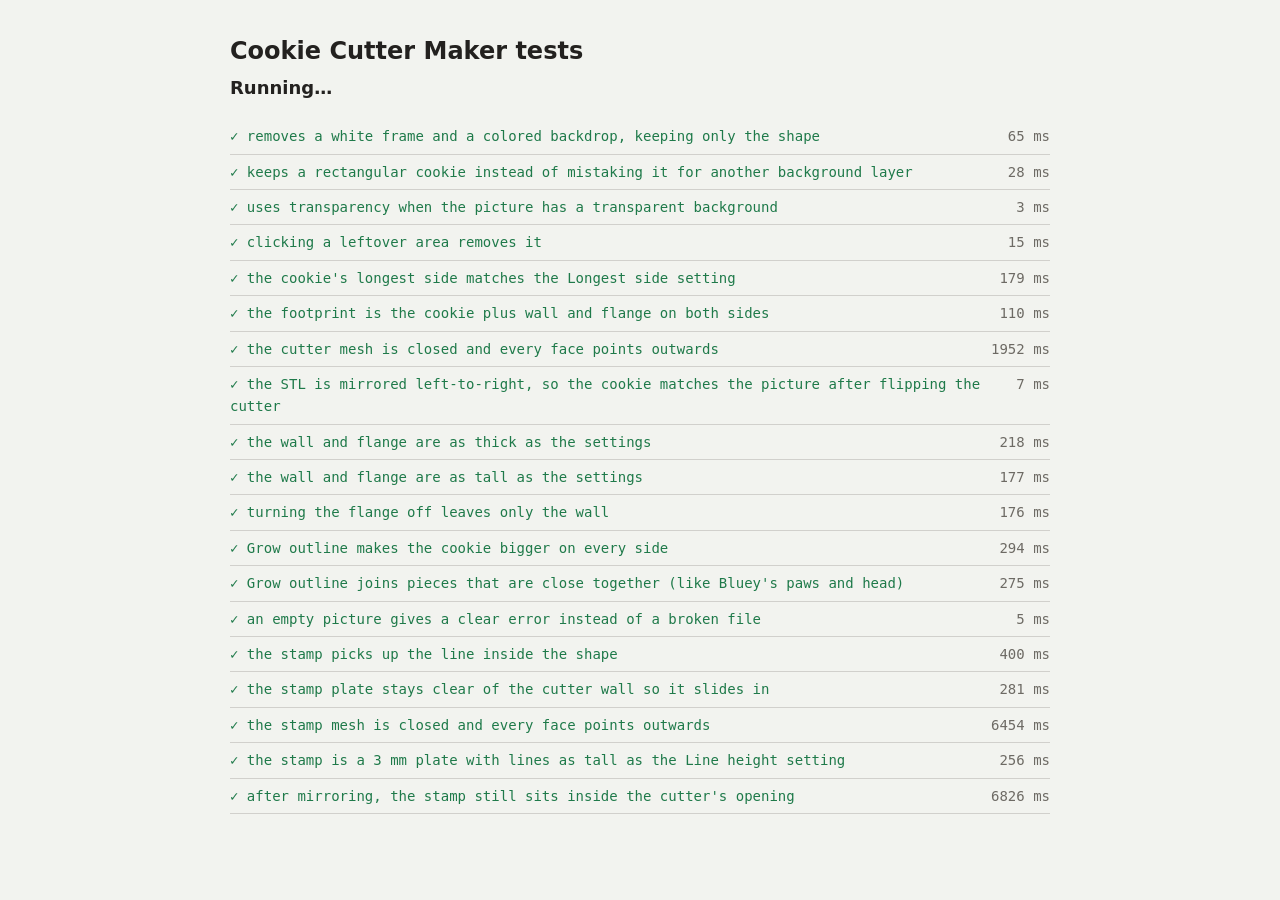
==== tests/index.html @ a57a43ca "Add Cookie Cutter Maker Turns a picture into a 3D-printable cookie cutter STL in the browser: backgr" ====
<!doctype html>
<html lang="en">
<head>
<meta charset="utf-8">
<meta name="viewport" content="width=device-width, initial-scale=1">
<title>Cookie Cutter Tests</title>
<style>
  :root { --bg: #f2f3ef; --ink: #23211f; --muted: #6d6a64; --pass: #1f7a4a; --fail: #b8334a; color-scheme: light; }
  @media (prefers-color-scheme: dark) { :root { --bg: #161715; --ink: #ecebe6; --muted: #9d9a92; --pass: #5fcf8e; --fail: #ec6b80; color-scheme: dark; } }
  body { background: var(--bg); color: var(--ink); font: 15px/1.6 "Segoe UI", system-ui, sans-serif; max-width: 820px; margin: 0 auto; padding: 32px 20px; }
  h1 { font-size: 24px; margin: 0 0 4px; }
  #summary { font-weight: 600; font-size: 18px; margin: 0 0 16px; }
  ul { list-style: none; padding: 0; margin: 0; font-family: Consolas, monospace; font-size: 14px; }
  li { display: flex; justify-content: space-between; gap: 16px; padding: 6px 0; border-bottom: 1px solid color-mix(in srgb, var(--muted) 25%, transparent); }
  li::after { content: attr(data-ms); color: var(--muted); white-space: nowrap; }
  .pass { color: var(--pass); } .fail { color: var(--fail); }
</style>
</head>
<body>
<h1>Cookie Cutter Maker tests</h1>
<p id="summary">Running…</p>
<ul id="results"></ul>

<!-- the app's code -->
<script src="../js/background.js"></script>
<script src="../js/shape.js"></script>
<script src="../js/cutter.js"></script>
<script src="../js/stamp.js"></script>
<script src="../js/stl.js"></script>
<!-- the tests -->
<script src="runner.js"></script>
<script src="background.test.js"></script>
<script src="cutter.test.js"></script>
<script src="stamp.test.js"></script>
<script>T.run();</script>
</body>
</html>
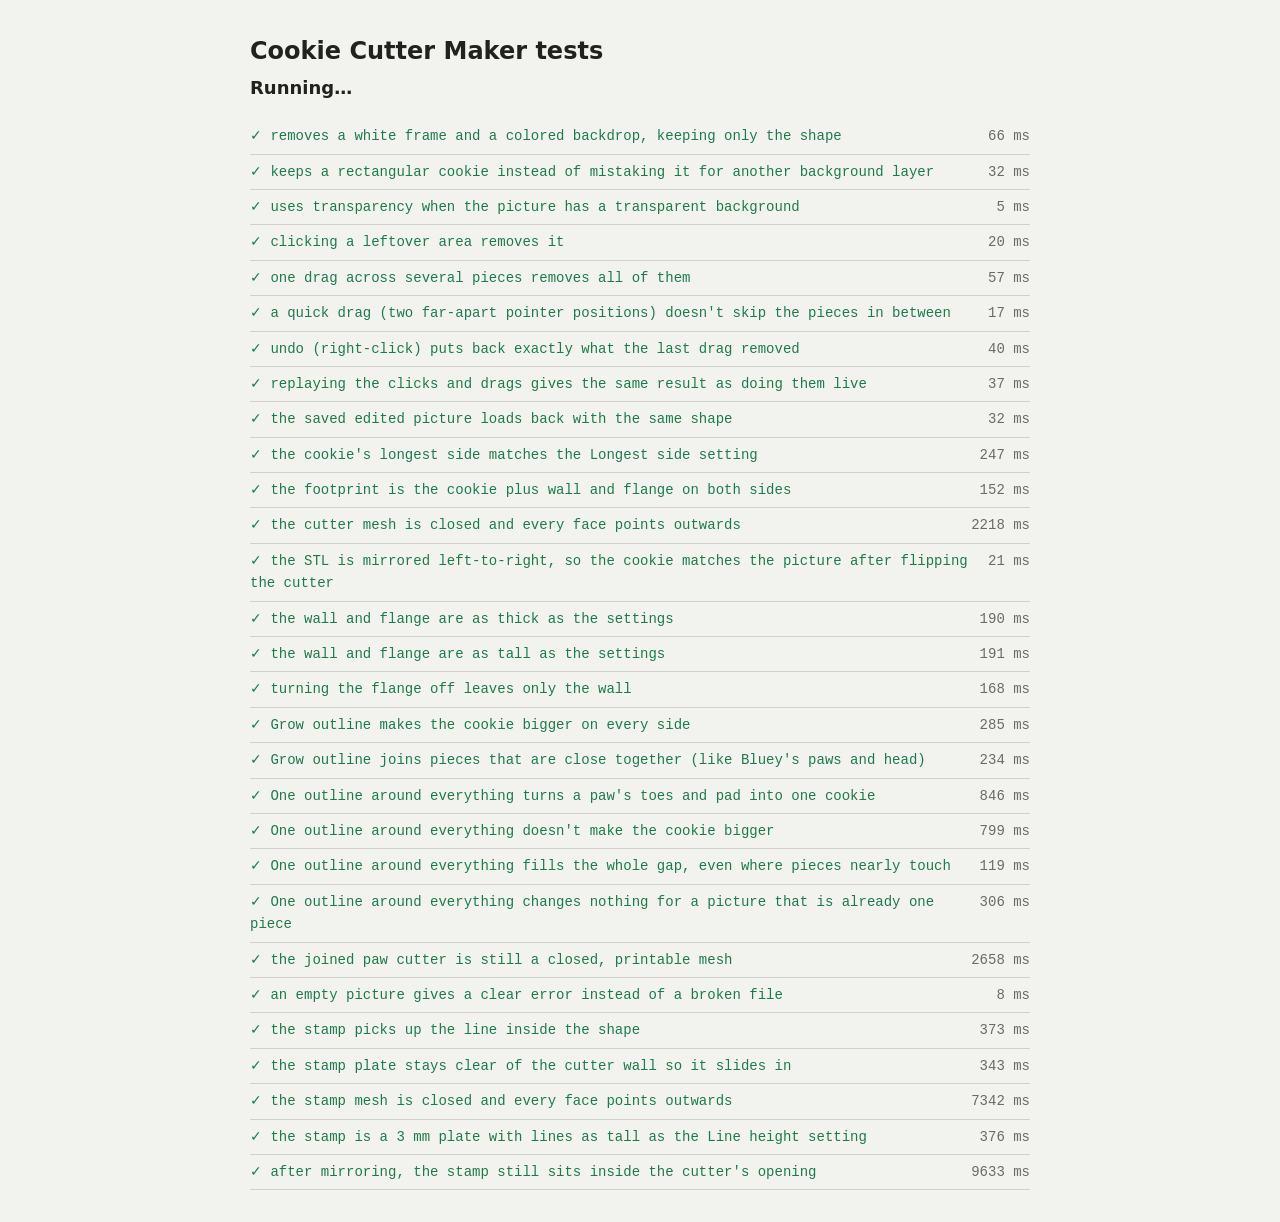
==== commit 609fac39: "Add Save edited picture, rename flange to rim, test the UI features - New "Save edited picture (PNG)" ====
--- a/tests/index.html
+++ b/tests/index.html
@@ -4,22 +4,28 @@
 <meta charset="utf-8">
 <meta name="viewport" content="width=device-width, initial-scale=1">
 <title>Cookie Cutter Tests</title>
+<!-- the app's stylesheet, for the layout tests -->
+<link rel="stylesheet" href="../styles.css">
 <style>
   :root { --bg: #f2f3ef; --ink: #23211f; --muted: #6d6a64; --pass: #1f7a4a; --fail: #b8334a; color-scheme: light; }
   @media (prefers-color-scheme: dark) { :root { --bg: #161715; --ink: #ecebe6; --muted: #9d9a92; --pass: #5fcf8e; --fail: #ec6b80; color-scheme: dark; } }
-  body { background: var(--bg); color: var(--ink); font: 15px/1.6 "Segoe UI", system-ui, sans-serif; max-width: 820px; margin: 0 auto; padding: 32px 20px; }
+  html, body { height: auto; }
+  body { display: block; background: var(--bg); color: var(--ink); font: 15px/1.6 "Segoe UI", system-ui, sans-serif; max-width: 820px; margin: 0 auto; padding: 32px 20px; }
   h1 { font-size: 24px; margin: 0 0 4px; }
   #summary { font-weight: 600; font-size: 18px; margin: 0 0 16px; }
-  ul { list-style: none; padding: 0; margin: 0; font-family: Consolas, monospace; font-size: 14px; }
-  li { display: flex; justify-content: space-between; gap: 16px; padding: 6px 0; border-bottom: 1px solid color-mix(in srgb, var(--muted) 25%, transparent); }
-  li::after { content: attr(data-ms); color: var(--muted); white-space: nowrap; }
+  #results { list-style: none; padding: 0; margin: 0; font-family: Consolas, monospace; font-size: 14px; }
+  #results li { display: flex; justify-content: space-between; gap: 16px; padding: 6px 0; border-bottom: 1px solid color-mix(in srgb, var(--muted) 25%, transparent); }
+  #results li::after { content: attr(data-ms); color: var(--muted); white-space: nowrap; }
   .pass { color: var(--pass); } .fail { color: var(--fail); }
+  /* layout tests build pieces of the page here, off-screen */
+  #sandbox { position: absolute; left: -10000px; top: 0; width: 1200px; }
 </style>
 </head>
 <body>
 <h1>Cookie Cutter Maker tests</h1>
 <p id="summary">Running…</p>
 <ul id="results"></ul>
+<div id="sandbox" aria-hidden="true"></div>
 
 <!-- the app's code -->
 <script src="../js/background.js"></script>
@@ -27,11 +33,14 @@
 <script src="../js/cutter.js"></script>
 <script src="../js/stamp.js"></script>
 <script src="../js/stl.js"></script>
+<script src="../js/preview.js"></script>
 <!-- the tests -->
 <script src="runner.js"></script>
 <script src="background.test.js"></script>
+<script src="editing.test.js"></script>
 <script src="cutter.test.js"></script>
 <script src="stamp.test.js"></script>
+<script src="layout.test.js"></script>
 <script>T.run();</script>
 </body>
 </html>
--- a/styles.css
+++ b/styles.css
@@ -0,0 +1,194 @@
+/* Layout: one screen, no page scrolling. Controls column on the left (scrolls on its own if the
+   window is short), picture and cutter previews fill the rest. On narrow screens it becomes a
+   normal scrolling page. The cutter sits on a green cutting mat with a 10 mm grid. */
+:root {
+  --bg: #f2f3ef;
+  --panel: #ffffff;
+  --ink: #23211f;
+  --muted: #6d6a64;
+  --line: #e0e0d9;
+  --field: #f7f7f4;
+  --accent: #b8334a;          /* raspberry jam */
+  --accent-ink: #ffffff;
+  --switch-off: #cfcfc7;
+  --mat: #2f5b48;             /* cutting mat */
+  --grid: #79a58e;
+  --paper: #2f5b48;           /* empty cells in the cutter preview = the mat */
+  --dough: #ecd3a4;
+  --wall: #3b2619;
+  --flange: #c98a4b;
+  --stamp: #a3304a;           /* stamp lines drawn on the cookie */
+  --check-a: #e9eae4;
+  --check-b: #f8f8f5;
+
+  --font-display: "Fraunces", Georgia, "Times New Roman", serif;
+  --font-body: "Figtree", "Segoe UI", system-ui, sans-serif;
+  --font-mono: "IBM Plex Mono", Consolas, monospace;
+  --radius: 10px;
+  color-scheme: light;
+}
+@media (prefers-color-scheme: dark) {
+  :root:not([data-theme="light"]) {
+    --bg: #161715; --panel: #1f201d; --ink: #ecebe6; --muted: #9d9a92; --line: #32342f; --field: #262824;
+    --accent: #ec6b80; --accent-ink: #1a0b0e; --switch-off: #45473f; --mat: #213f32; --grid: #4d7a63; --paper: #213f32;
+    --dough: #d8bb88; --wall: #1a0f08; --flange: #b77a3e; --stamp: #e86b82; --check-a: #2a2c28; --check-b: #222420;
+    color-scheme: dark;
+  }
+}
+:root[data-theme="dark"] {
+  --bg: #161715; --panel: #1f201d; --ink: #ecebe6; --muted: #9d9a92; --line: #32342f; --field: #262824;
+  --accent: #ec6b80; --accent-ink: #1a0b0e; --switch-off: #45473f; --mat: #213f32; --grid: #4d7a63; --paper: #213f32;
+  --dough: #d8bb88; --wall: #1a0f08; --flange: #b77a3e; --stamp: #e86b82; --check-a: #2a2c28; --check-b: #222420;
+  color-scheme: dark;
+}
+
+* { box-sizing: border-box; }
+[hidden] { display: none !important; } /* keep hidden things hidden, even when a class sets display */
+html, body { margin: 0; height: 100%; }
+body {
+  background: var(--bg); color: var(--ink);
+  font: 14px/1.45 var(--font-body);
+  display: flex; flex-direction: column;
+  padding: 12px 16px 16px;
+}
+
+/* ---------- header ---------- */
+.top { display: flex; flex-wrap: wrap; align-items: baseline; gap: 4px 14px; margin-bottom: 10px; }
+.top h1 { font: 700 24px/1.1 var(--font-display); letter-spacing: -0.01em; margin: 0; }
+.top p { margin: 0; color: var(--muted); font-size: 13px; }
+
+/* ---------- layout ---------- */
+.layout {
+  flex: 1; min-height: 0;
+  display: grid; gap: 12px;
+  grid-template-columns: 360px minmax(0, 1fr) minmax(0, 1fr);
+  grid-template-rows: minmax(0, 1fr);
+}
+@media (max-width: 1150px) {
+  .layout { grid-template-columns: 360px minmax(0, 1fr); grid-template-rows: minmax(0, 1fr) minmax(0, 1fr); }
+  .controls { grid-row: span 2; }
+}
+
+/* ---------- controls ---------- */
+.controls {
+  min-height: 0; overflow-y: auto; overflow-x: hidden;
+  background: var(--panel); border: 1px solid var(--line); border-radius: var(--radius);
+  display: flex; flex-direction: column;
+}
+/* minmax(0, 1fr): long content, like a long file name, shrinks instead of widening the column */
+.step { padding: 12px 14px; display: grid; grid-template-columns: minmax(0, 1fr); gap: 9px; border-bottom: 1px solid var(--line); }
+.step.save { border-bottom: 0; margin-top: auto; position: sticky; bottom: 0; background: var(--panel); gap: 6px; }
+.step h2 { display: flex; align-items: center; gap: 8px; margin: 0; font: 600 15px/1.2 var(--font-display); }
+.step h2 small { font: 500 11px var(--font-body); color: var(--muted); margin-left: auto; }
+.num {
+  display: inline-grid; place-items: center; width: 20px; height: 20px; border-radius: 50%;
+  background: var(--ink); color: var(--panel); font: 600 11px var(--font-body);
+}
+
+.drop {
+  display: flex; gap: 10px; align-items: center;
+  border: 1.5px dashed var(--line); border-radius: 8px; padding: 8px 10px;
+  cursor: pointer; transition: border-color .15s, background .15s;
+}
+.drop:hover, .drop.over { border-color: var(--accent); background: var(--field); }
+.drop img { width: 38px; height: 38px; object-fit: cover; border-radius: 6px; flex: none; }
+.drop div { min-width: 0; font-size: 13px; }
+.drop strong { color: var(--accent); font-weight: 600; }
+.drop span { color: var(--muted); }
+.drop .fname { display: block; color: var(--ink); overflow: hidden; text-overflow: ellipsis; white-space: nowrap; }
+
+.grid2 { display: grid; grid-template-columns: 1fr 1fr; gap: 8px 10px; align-items: end; }
+.grid3 { display: grid; grid-template-columns: repeat(3, 1fr); gap: 8px 10px; align-items: end; }
+.span2 { grid-column: span 2; }
+.stack { display: grid; gap: 8px; }
+
+.field { display: grid; gap: 3px; font-size: 12px; color: var(--muted); min-width: 0; }
+.field > span:first-child { display: flex; justify-content: space-between; white-space: nowrap; }
+.field output { font-family: var(--font-mono); color: var(--ink); }
+
+input[type=number], select {
+  width: 100%; min-width: 0; height: 32px; padding: 0 8px;
+  border: 1px solid var(--line); border-radius: 7px;
+  background: var(--field); color: var(--ink);
+  font: 500 13px var(--font-mono); font-variant-numeric: tabular-nums;
+}
+select { font-family: var(--font-body); }
+.unit { position: relative; display: block; }
+.unit input { padding-right: 30px; }
+.unit i { position: absolute; right: 8px; top: 50%; transform: translateY(-50%); font: 11px var(--font-mono); font-style: normal; color: var(--muted); pointer-events: none; }
+input[type=range] { width: 100%; height: 32px; margin: 0; accent-color: var(--accent); }
+
+/* toggle switches (real checkboxes underneath) */
+.switches { display: grid; gap: 7px; }
+.switch { display: flex; align-items: center; justify-content: space-between; gap: 10px; font-size: 13px; cursor: pointer; }
+.switch input {
+  appearance: none; -webkit-appearance: none; flex: none; margin: 0; cursor: pointer;
+  width: 34px; height: 20px; border-radius: 10px; background: var(--switch-off);
+  position: relative; transition: background .15s;
+}
+.switch input::before {
+  content: ""; position: absolute; top: 2px; left: 2px; width: 16px; height: 16px; border-radius: 50%;
+  background: #fff; box-shadow: 0 1px 2px rgb(0 0 0 / .25); transition: transform .15s;
+}
+.switch input:checked { background: var(--accent); }
+.switch input:checked::before { transform: translateX(14px); }
+
+button { font: 600 14px var(--font-body); cursor: pointer; border-radius: 8px; }
+.primary { background: var(--accent); color: var(--accent-ink); border: 0; padding: 11px 16px; width: 100%; transition: filter .15s; }
+.primary:hover:not(:disabled) { filter: brightness(1.08); }
+.primary:disabled { opacity: .5; cursor: default; }
+.ghost { background: transparent; color: var(--ink); border: 1px solid var(--line); height: 32px; padding: 0 10px; font-size: 13px; }
+.ghost:hover { border-color: var(--ink); }
+.ghost.wide { width: 100%; }
+
+:focus-visible { outline: 2px solid var(--accent); outline-offset: 2px; }
+
+.hint { margin: 0; font-size: 12px; color: var(--muted); }
+.saved { margin: 0; font: 11px var(--font-mono); color: var(--muted); }
+.saved:empty { display: none; }
+.err { margin: 0; padding: 8px 10px; border-radius: 7px; background: color-mix(in srgb, var(--accent) 12%, transparent); color: var(--accent); font-weight: 500; font-size: 13px; }
+
+/* ---------- previews ---------- */
+.view {
+  min-height: 0; min-width: 0;
+  background: var(--panel); border: 1px solid var(--line); border-radius: var(--radius);
+  padding: 10px 12px; display: grid; gap: 8px;
+  grid-template-rows: auto minmax(0, 1fr) auto;
+}
+.view header { display: flex; flex-wrap: wrap; align-items: baseline; justify-content: space-between; gap: 4px 12px; }
+.view h3 { margin: 0; font: 600 15px/1.2 var(--font-display); }
+.view footer { display: grid; gap: 4px; }
+
+/* The canvas fills the box and its picture is scaled to fit (object-fit), so tall, wide, small
+   and large pictures all fit without changing the layout. Positioned absolutely so the box's
+   size comes only from the layout, never from the picture. app.js accounts for the scaling
+   when you click on the picture. */
+.canvas-box { position: relative; min-height: 0; border-radius: 8px; overflow: hidden; }
+.canvas-box canvas {
+  position: absolute; inset: 8px; display: block;
+  width: calc(100% - 16px); height: calc(100% - 16px); object-fit: contain;
+}
+.checker { background: repeating-conic-gradient(var(--check-a) 0% 25%, var(--check-b) 0% 50%) 0 0 / 20px 20px; }
+.checker canvas { cursor: crosshair; touch-action: none; } /* touch-action: drag on a touch screen removes background instead of scrolling */
+.mat { background: var(--mat); }
+
+.legend { list-style: none; margin: 0; padding: 0; display: flex; flex-wrap: wrap; gap: 2px 12px; font-size: 12px; color: var(--muted); }
+.legend i { display: inline-block; width: 10px; height: 10px; border-radius: 3px; margin-right: 5px; vertical-align: -1px; border: 1px solid var(--line); }
+
+.stats { display: flex; flex-wrap: wrap; gap: 4px 20px; margin: 0; }
+.stats div { display: flex; gap: 6px; align-items: baseline; }
+.stats dt { font-size: 11px; letter-spacing: .06em; text-transform: uppercase; color: var(--muted); }
+.stats dd { margin: 0; font: 500 13px var(--font-mono); font-variant-numeric: tabular-nums; }
+
+/* ---------- small screens: back to a normal scrolling page ---------- */
+@media (max-width: 760px) {
+  html, body { height: auto; }
+  body { display: block; }
+  .layout { display: flex; flex-direction: column; }
+  .controls { overflow: visible; }
+  .step.save { position: static; }
+  .canvas-box { padding: 8px; }
+  .canvas-box canvas { position: static; width: 100%; height: auto; }
+}
+
+@media (prefers-reduced-motion: reduce) { * { transition: none !important; } }
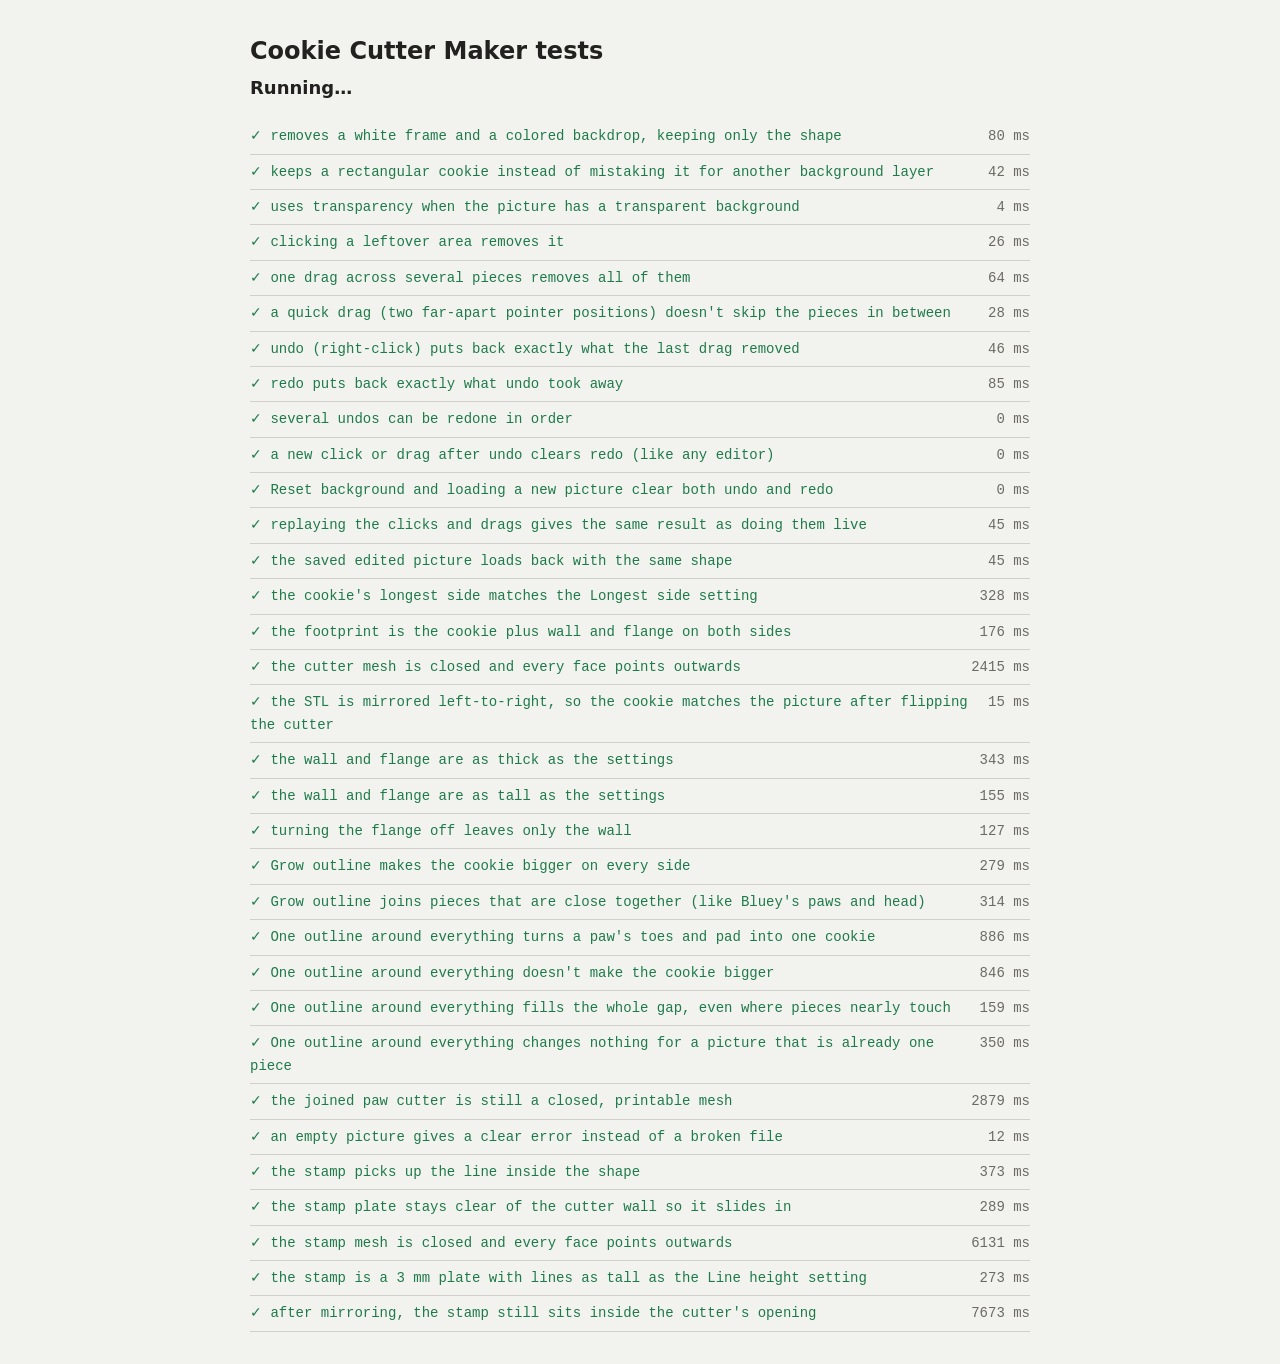
==== commit 08b845e9: "Add a Redo button next to Undo - Redo (button, Ctrl+Y or Ctrl+Shift+Z) puts back what Undo took away" ====
--- a/tests/index.html
+++ b/tests/index.html
@@ -29,6 +29,7 @@
 
 <!-- the app's code -->
 <script src="../js/background.js"></script>
+<script src="../js/history.js"></script>
 <script src="../js/shape.js"></script>
 <script src="../js/cutter.js"></script>
 <script src="../js/stamp.js"></script>
--- a/styles.css
+++ b/styles.css
@@ -139,7 +139,10 @@
 .primary:disabled { opacity: .5; cursor: default; }
 .ghost { background: transparent; color: var(--ink); border: 1px solid var(--line); height: 32px; padding: 0 10px; font-size: 13px; }
 .ghost:hover { border-color: var(--ink); }
-.ghost.wide { width: 100%; }
+.ghost.small { height: 28px; padding: 0 9px; font-size: 12px; }
+.ghost:disabled { opacity: .45; cursor: default; border-color: var(--line); }
+.toolbar { display: flex; flex-wrap: wrap; gap: 6px; }
+.view header .full { flex-basis: 100%; }
 
 :focus-visible { outline: 2px solid var(--accent); outline-offset: 2px; }
 
